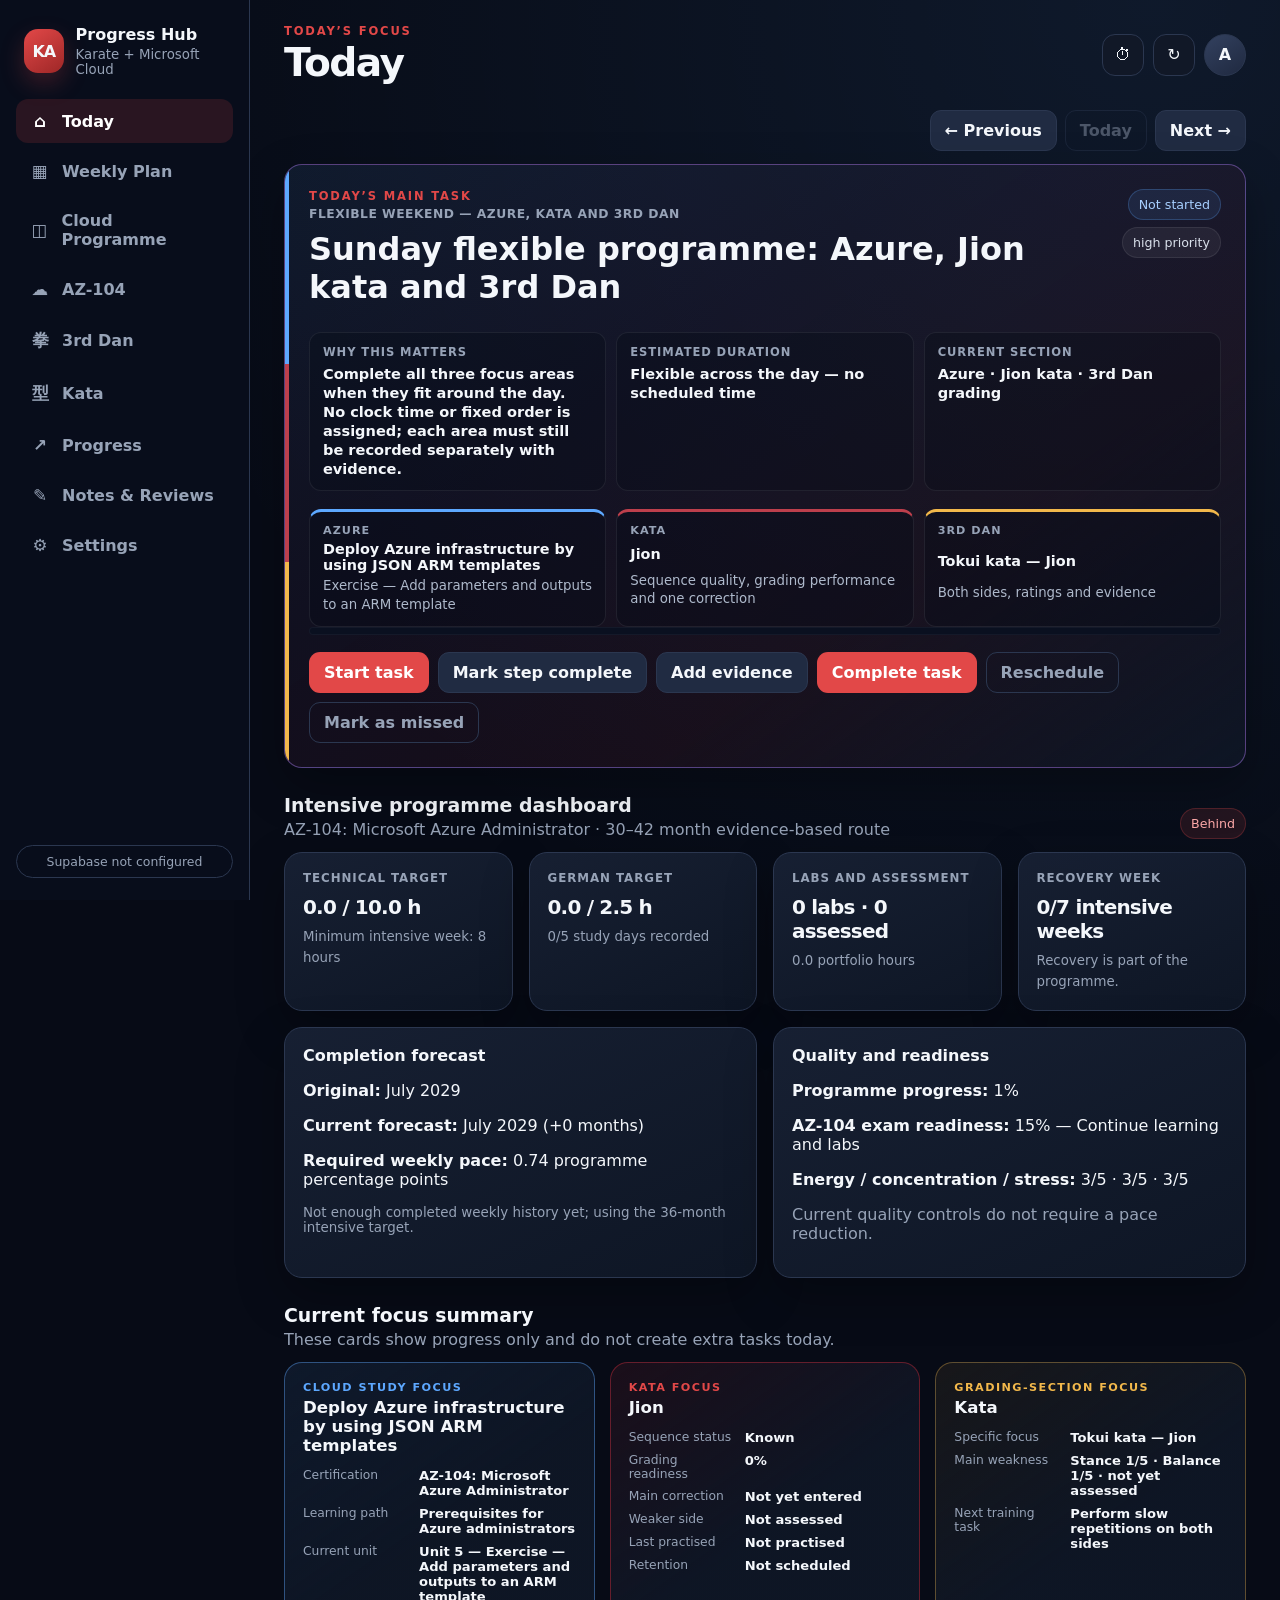
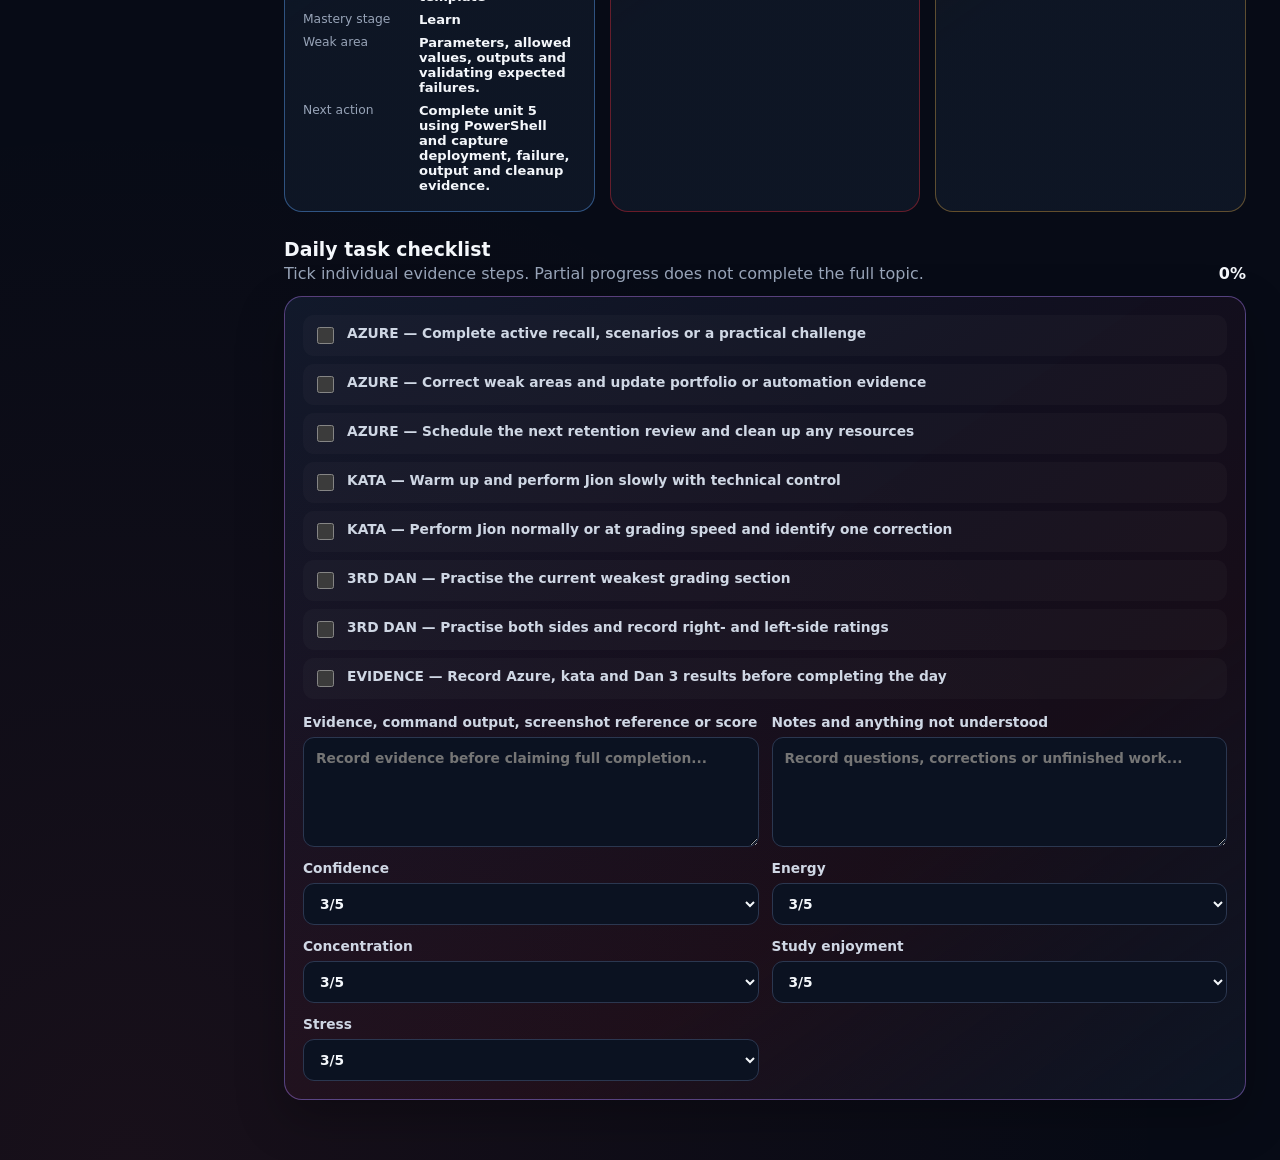
==== repair.html @ ddaaa652 "Repair Progress Hub deployment with v1.9.3" ====
<!doctype html>
<html lang="en-NZ">
<head>
  <meta charset="utf-8">
  <meta name="viewport" content="width=device-width, initial-scale=1">
  <meta name="theme-color" content="#111827">
  <meta http-equiv="Cache-Control" content="no-store, no-cache, must-revalidate">
  <meta http-equiv="Pragma" content="no-cache">
  <title>Repair Progress Hub cache</title>
  <style>
    :root { color-scheme: dark; font-family: Inter, system-ui, sans-serif; }
    body { min-height:100vh; margin:0; display:grid; place-items:center; background:#0b1020; color:#f8fafc; }
    main { width:min(560px, calc(100% - 32px)); padding:28px; border:1px solid #334155; border-radius:18px; background:#111827; box-shadow:0 20px 60px rgba(0,0,0,.35); }
    h1 { margin:0 0 12px; font-size:1.5rem; }
    p { color:#cbd5e1; line-height:1.55; }
    .status { margin-top:18px; padding:12px 14px; border-radius:12px; background:#172033; }
    button { margin-top:18px; padding:11px 16px; border:1px solid #60a5fa; border-radius:10px; background:#1d4ed8; color:white; font-weight:700; cursor:pointer; }
  </style>
</head>
<body>
  <main>
    <h1>Repairing the app cache</h1>
    <p>This removes only Progress Hub service-worker caches and registrations. It does not clear localStorage, imported progress, or cloud data.</p>
    <div id="status" class="status">Starting repair…</div>
    <button id="retry" type="button" hidden>Try again</button>
  </main>
  <script>
    const status = document.getElementById('status');
    const retry = document.getElementById('retry');
    async function repair() {
      retry.hidden = true;
      try {
        status.textContent = 'Removing old service workers…';
        if ('serviceWorker' in navigator) {
          const registrations = await navigator.serviceWorker.getRegistrations();
          await Promise.all(registrations.map(registration => registration.unregister()));
        }
        status.textContent = 'Removing old Progress Hub caches…';
        if ('caches' in window) {
          const keys = await caches.keys();
          await Promise.all(keys.filter(key => key.startsWith('ka-progress-hub-')).map(key => caches.delete(key)));
        }
        status.textContent = 'Repair complete. Reloading Progress Hub…';
        setTimeout(() => location.replace('./?repaired=1&v=1.9.3'), 700);
      } catch (error) {
        console.error(error);
        status.textContent = `Repair could not complete: ${error.message}`;
        retry.hidden = false;
      }
    }
    retry.addEventListener('click', repair);
    repair();
  </script>
</body>
</html>
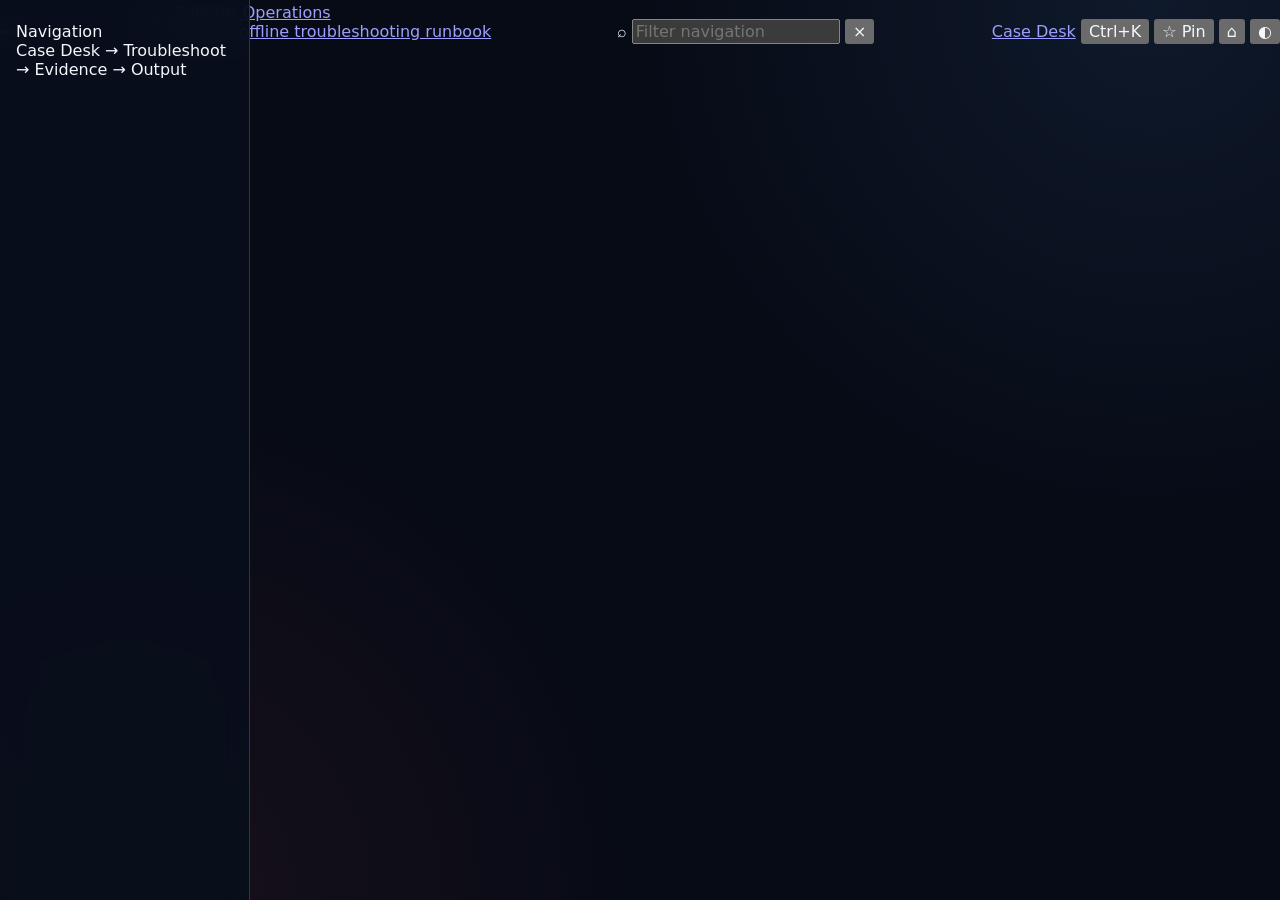
==== commit 35c485f6: "Updated AZ-104 roadmap" ====
--- a/repair.html
+++ b/repair.html
@@ -41,7 +41,7 @@
           await Promise.all(keys.filter(key => key.startsWith('ka-progress-hub-')).map(key => caches.delete(key)));
         }
         status.textContent = 'Repair complete. Reloading Progress Hub…';
-        setTimeout(() => location.replace('./?repaired=1&v=1.9.3'), 700);
+        setTimeout(() => location.replace('./?repaired=1&v=1.9.4'), 700);
       } catch (error) {
         console.error(error);
         status.textContent = `Repair could not complete: ${error.message}`;
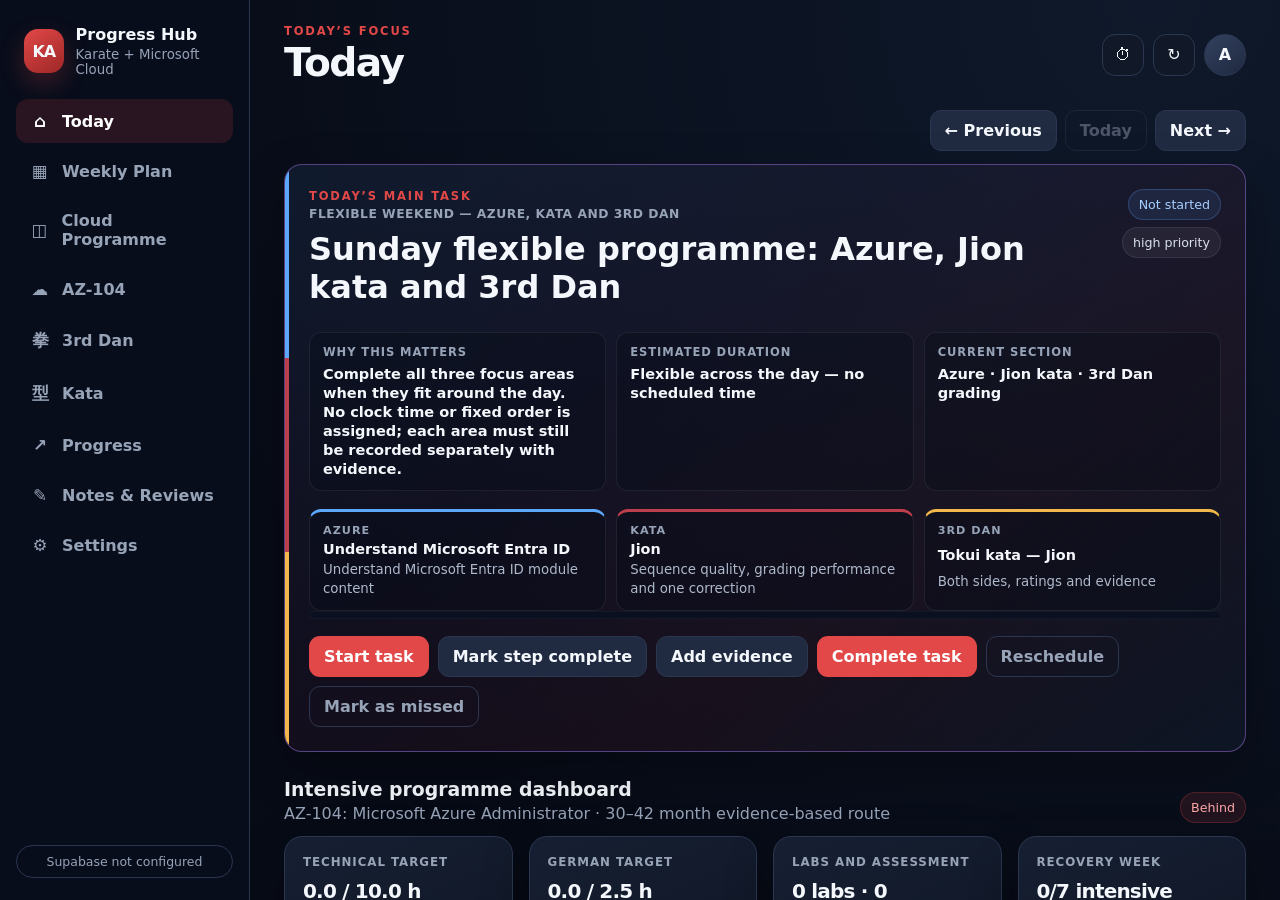
==== commit 01f3cafa: "Version 1.9.6" ====
--- a/repair.html
+++ b/repair.html
@@ -41,7 +41,7 @@
           await Promise.all(keys.filter(key => key.startsWith('ka-progress-hub-')).map(key => caches.delete(key)));
         }
         status.textContent = 'Repair complete. Reloading Progress Hub…';
-        setTimeout(() => location.replace('./?repaired=1&v=1.9.4'), 700);
+        setTimeout(() => location.replace('./?repaired=1&v=1.9.6'), 700);
       } catch (error) {
         console.error(error);
         status.textContent = `Repair could not complete: ${error.message}`;
